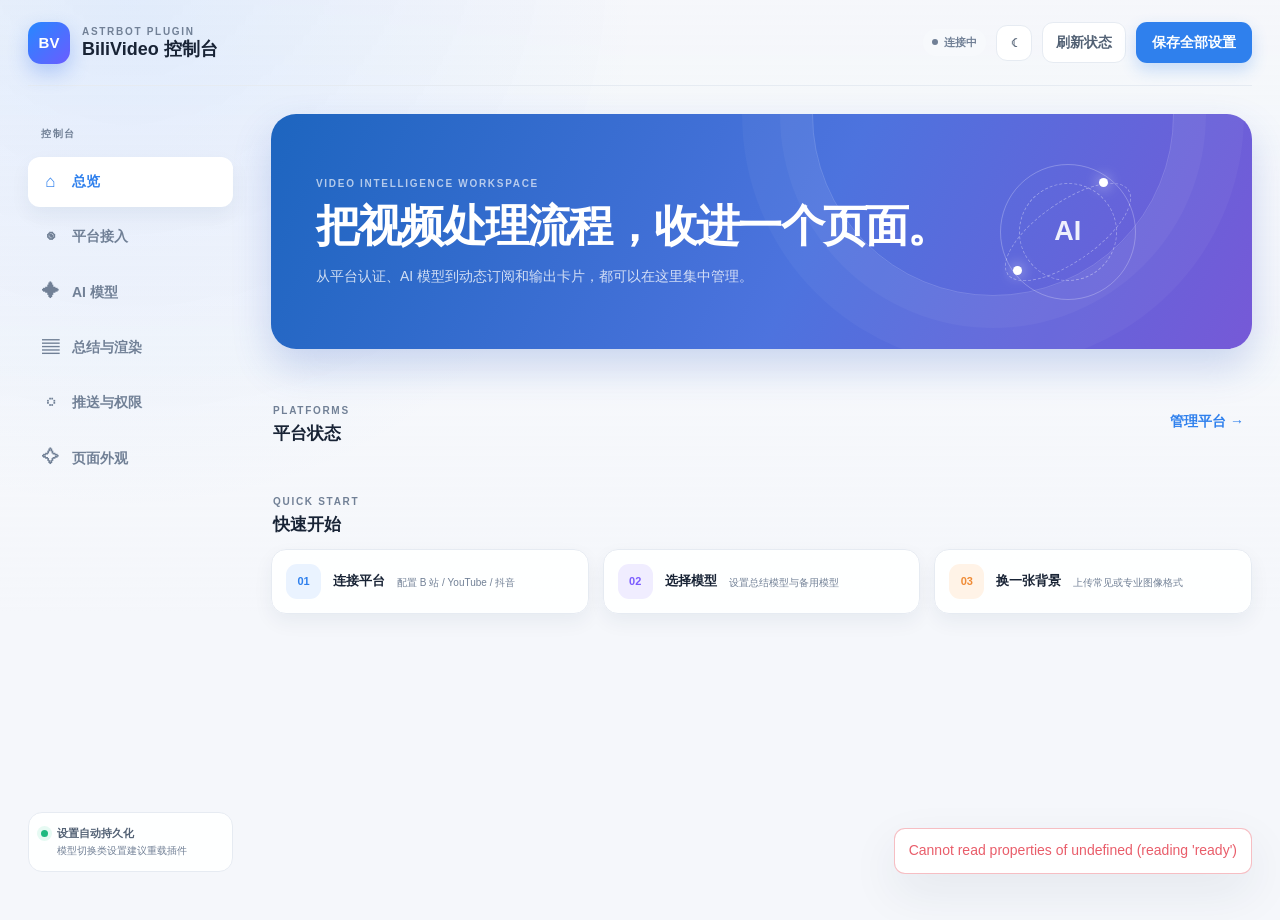
==== pages/dashboard/index.html @ 218d9008 "添加UI界面" ====
<!doctype html>
<html lang="zh-CN">
  <head>
    <meta charset="utf-8" />
    <meta name="viewport" content="width=device-width, initial-scale=1" />
    <title>BiliVideo 控制台</title>
    <link rel="stylesheet" href="./style.css" />
  </head>
  <body>
    <div id="page-background" class="page-background"></div>
    <div class="page-overlay"></div>
    <div class="app-shell">
      <header class="topbar">
        <div class="brand-block">
          <div class="brand-mark">BV</div>
          <div>
            <div class="eyebrow">ASTRBOT PLUGIN</div>
            <h1>BiliVideo 控制台</h1>
          </div>
        </div>
        <div class="topbar-actions">
          <span id="runtime-badge" class="status-pill neutral">连接中</span>
          <button id="theme-toggle" class="icon-button" type="button" title="切换主题">☾</button>
          <button id="refresh-button" class="secondary-button" type="button">刷新状态</button>
          <button id="save-button" class="primary-button" type="button">保存全部设置</button>
        </div>
      </header>

      <div class="workspace">
        <aside class="sidebar">
          <div class="sidebar-caption">控制台</div>
          <button class="nav-item active" data-target="overview" type="button"><span>⌂</span> 总览</button>
          <button class="nav-item" data-target="platforms" type="button"><span>◉</span> 平台接入</button>
          <button class="nav-item" data-target="ai" type="button"><span>✦</span> AI 模型</button>
          <button class="nav-item" data-target="summary" type="button"><span>▤</span> 总结与渲染</button>
          <button class="nav-item" data-target="delivery" type="button"><span>◌</span> 推送与权限</button>
          <button class="nav-item" data-target="appearance" type="button"><span>✧</span> 页面外观</button>
          <div class="sidebar-note">
            <span class="note-dot"></span>
            <div><strong>设置自动持久化</strong><br /><small>模型切换类设置建议重载插件</small></div>
          </div>
        </aside>

        <main class="content">
          <section class="view active" data-view="overview">
            <div class="hero-card">
              <div>
                <div class="eyebrow">VIDEO INTELLIGENCE WORKSPACE</div>
                <h2>把视频处理流程，收进一个页面。</h2>
                <p>从平台认证、AI 模型到动态订阅和输出卡片，都可以在这里集中管理。</p>
              </div>
              <div class="hero-orbit"><span>AI</span><i></i><b></b></div>
            </div>
            <div id="overview-metrics" class="metric-grid"></div>
            <div class="section-heading"><div><span class="section-kicker">PLATFORMS</span><h3>平台状态</h3></div><button class="text-button" data-jump="platforms" type="button">管理平台 →</button></div>
            <div id="overview-platforms" class="platform-grid compact"></div>
            <div class="section-heading"><div><span class="section-kicker">QUICK START</span><h3>快速开始</h3></div></div>
            <div class="quick-grid">
              <button class="quick-card" data-jump="platforms" type="button"><span class="quick-icon blue">01</span><strong>连接平台</strong><small>配置 B 站 / YouTube / 抖音</small></button>
              <button class="quick-card" data-jump="ai" type="button"><span class="quick-icon purple">02</span><strong>选择模型</strong><small>设置总结模型与备用模型</small></button>
              <button class="quick-card" data-jump="appearance" type="button"><span class="quick-icon orange">03</span><strong>换一张背景</strong><small>上传常见或专业图像格式</small></button>
            </div>
          </section>

          <section class="view" data-view="platforms">
            <div class="page-heading"><div><span class="section-kicker">PLATFORM HUB</span><h2>平台接入</h2><p>每个平台单独管理认证状态与平台能力。</p></div><span id="platform-summary" class="soft-badge">多平台未启用</span></div>
            <div id="platform-grid" class="platform-grid"></div>
          </section>

          <section class="view" data-view="ai">
            <div class="page-heading"><div><span class="section-kicker">MODEL ROUTING</span><h2>AI 模型</h2><p>视频总结、动态摘要和故障备用策略使用这里的配置。</p></div></div>
            <div class="form-card"><div class="card-title"><div><h3>主模型</h3><p>留空的密钥不会覆盖已有密钥。</p></div><span class="card-icon purple">✦</span></div><div id="ai-main-fields" class="form-grid"></div></div>
            <div class="form-card"><div class="card-title"><div><h3>动态摘要</h3><p>订阅推送中的图文动态可以单独指定模型。</p></div><span class="card-icon blue">◌</span></div><div id="ai-dynamic-fields" class="form-grid"></div></div>
          </section>

          <section class="view" data-view="summary">
            <div class="page-heading"><div><span class="section-kicker">OUTPUT PIPELINE</span><h2>总结与渲染</h2><p>控制字幕优先级、总结长度、卡片模板和图片输出。</p></div></div>
            <div class="form-card"><div class="card-title"><div><h3>视频总结</h3><p>适用于手动总结和自动识别。</p></div><span class="card-icon green">▤</span></div><div id="summary-fields" class="form-grid"></div></div>
            <div class="form-card"><div class="card-title"><div><h3>图片渲染</h3><p>输出图片设置会在下一次渲染任务中使用。</p></div><span class="card-icon orange">▧</span></div><div id="render-fields" class="form-grid"></div></div>
          </section>

          <section class="view" data-view="delivery">
            <div class="page-heading"><div><span class="section-kicker">AUTOMATION & ACCESS</span><h2>推送与权限</h2><p>把自动识别、动态订阅、搜索和访问范围放在同一个工作区。</p></div></div>
            <div class="form-card"><div class="card-title"><div><h3>通用运行</h3><p>轮询频率和处理保护。</p></div><span class="card-icon blue">◷</span></div><div id="general-fields" class="form-grid"></div></div>
            <div class="form-card"><div class="card-title"><div><h3>自动识别</h3><p>控制裸链接识别时展示哪些信息。</p></div><span class="card-icon green">⌁</span></div><div id="detect-fields" class="form-grid"></div></div>
            <div class="form-card"><div class="card-title"><div><h3>订阅推送</h3><p>UP 主动态轮询和推送格式。</p></div><span class="card-icon orange">◉</span></div><div id="subscription-fields" class="form-grid"></div></div>
            <div class="form-card"><div class="card-title"><div><h3>消息推送格式</h3><p>合并转发消息中显示的机器人信息。</p></div><span class="card-icon purple">▣</span></div><div id="message-fields" class="form-grid"></div></div>
            <div class="form-card"><div class="card-title"><div><h3>访问与搜索</h3><p>名单为空时按访问模式处理。</p></div><span class="card-icon purple">⌕</span></div><div id="access-search-fields" class="form-grid"></div></div>
          </section>

          <section class="view" data-view="appearance">
            <div class="page-heading"><div><span class="section-kicker">PAGE PERSONALIZATION</span><h2>页面外观</h2><p>自定义插件页面背景，上传后立即预览。</p></div></div>
            <div class="appearance-card">
              <div class="appearance-preview"><div id="preview-label">默认背景</div><span>实时预览</span></div>
              <div class="appearance-controls">
                <div class="card-title"><div><h3>自定义背景图</h3><p>支持 PNG、JPG、GIF、WebP、AVIF、SVG、BMP、TIFF、ICO、JPEG2000 等；不稳定的格式会自动转为 PNG。</p></div><span class="card-icon orange">✧</span></div>
                <div class="upload-row"><label class="upload-box" for="background-file"><span class="upload-symbol">＋</span><strong>选择图片</strong><small>最大 20 MB · 可拖拽上传</small><input id="background-file" type="file" accept="image/*,.svg,.avif,.heic,.heif,.tif,.tiff,.jp2,.j2k,.ico" /></label><div id="background-info" class="upload-info">尚未设置自定义背景</div></div>
                <div class="appearance-actions"><button id="reset-background" class="secondary-button" type="button">恢复默认背景</button><span class="hint">SVG 会移除脚本和外部资源引用</span></div>
              </div>
            </div>
            <div class="form-card"><div class="card-title"><div><h3>页面行为</h3><p>这些选项只影响当前插件页面的展示方式。</p></div><span class="card-icon blue">☼</span></div><div class="appearance-options"><label class="toggle-line"><input id="remember-scroll" type="checkbox" checked /><span class="toggle-ui"></span><span><strong>记住当前页面</strong><small>在本次打开期间保留导航位置</small></span></label><label class="toggle-line"><input id="compact-mode" type="checkbox" /><span class="toggle-ui"></span><span><strong>紧凑模式</strong><small>减少卡片间距，适合小屏幕</small></span></label></div></div>
          </section>

          <div id="toast" class="toast" role="status"></div>
        </main>
      </div>
    </div>
    <script type="module" src="./app.js"></script>
  </body>
</html>
---- pages/dashboard/style.css ----
:root {
  --bg: #f5f7fb;
  --surface: rgba(255, 255, 255, 0.9);
  --surface-solid: #ffffff;
  --surface-soft: #f7f9fc;
  --line: #e6ebf2;
  --text: #182335;
  --muted: #718096;
  --muted-strong: #526174;
  --blue: #2f80ed;
  --blue-soft: #eaf3ff;
  --purple: #7c5cff;
  --purple-soft: #f0edff;
  --orange: #ef8b36;
  --orange-soft: #fff3e7;
  --green: #1eb980;
  --green-soft: #e6faf3;
  --danger: #e95d6a;
  --shadow: 0 18px 48px rgba(25, 46, 78, 0.08);
  --shadow-small: 0 8px 20px rgba(25, 46, 78, 0.06);
  --radius: 20px;
}

[data-theme="dark"] {
  --bg: #111721;
  --surface: rgba(27, 35, 48, 0.92);
  --surface-solid: #1b2330;
  --surface-soft: #202a39;
  --line: #2c3748;
  --text: #edf3fb;
  --muted: #9aa8ba;
  --muted-strong: #c6d1de;
  --blue-soft: #172e4a;
  --purple-soft: #282346;
  --orange-soft: #3b2a1d;
  --green-soft: #153c32;
  --shadow: 0 18px 48px rgba(0, 0, 0, 0.22);
  --shadow-small: 0 8px 20px rgba(0, 0, 0, 0.16);
}

* { box-sizing: border-box; }
html, body { min-height: 100%; margin: 0; }
body {
  background: var(--bg);
  color: var(--text);
  font-family: Inter, ui-sans-serif, -apple-system, BlinkMacSystemFont, "Segoe UI", "Microsoft YaHei", sans-serif;
  font-size: 14px;
  line-height: 1.55;
  transition: background 0.25s ease, color 0.25s ease;
}
button, input, select, textarea { font: inherit; }
button { cursor: pointer; }
.page-background, .page-overlay { position: fixed; inset: 0; pointer-events: none; }
.page-background { z-index: -3; background-position: center; background-size: cover; background-repeat: no-repeat; opacity: 0; transition: opacity 0.35s ease; }
.page-background.active { opacity: 0.25; }
.page-overlay { z-index: -2; background: radial-gradient(circle at 10% 0%, rgba(76, 145, 255, 0.12), transparent 35%), linear-gradient(180deg, rgba(245, 247, 251, 0.76), var(--bg) 68%); }
[data-theme="dark"] .page-overlay { background: radial-gradient(circle at 10% 0%, rgba(76, 145, 255, 0.13), transparent 35%), linear-gradient(180deg, rgba(17, 23, 33, 0.78), var(--bg) 68%); }
.app-shell { width: min(1480px, 100%); min-height: 100vh; margin: 0 auto; padding: 0 28px 36px; }
.topbar { min-height: 86px; display: flex; align-items: center; justify-content: space-between; gap: 20px; border-bottom: 1px solid var(--line); }
.brand-block, .topbar-actions, .page-heading, .section-heading, .card-title, .upload-row, .appearance-actions { display: flex; align-items: center; }
.brand-block { gap: 12px; }
.brand-mark { width: 42px; height: 42px; display: grid; place-items: center; border-radius: 13px; background: linear-gradient(135deg, #2688ff, #6b5cff); color: #fff; font-size: 15px; font-weight: 800; box-shadow: 0 9px 20px rgba(55, 115, 239, 0.3); }
.eyebrow, .section-kicker, .sidebar-caption { color: var(--muted); font-size: 10px; font-weight: 800; letter-spacing: 0.17em; text-transform: uppercase; }
h1, h2, h3, p { margin: 0; }
h1 { font-size: 18px; line-height: 1.2; }
h2 { font-size: clamp(25px, 3vw, 34px); letter-spacing: -0.04em; line-height: 1.12; }
h3 { font-size: 17px; line-height: 1.25; }
.topbar-actions { gap: 10px; }
.primary-button, .secondary-button, .icon-button, .text-button { border: 0; transition: transform 0.18s ease, box-shadow 0.18s ease, background 0.18s ease; }
.primary-button:hover, .secondary-button:hover, .icon-button:hover, .quick-card:hover { transform: translateY(-1px); }
.primary-button { padding: 10px 16px; border-radius: 11px; background: var(--blue); color: white; font-weight: 700; box-shadow: 0 7px 16px rgba(47, 128, 237, 0.24); }
.secondary-button { padding: 9px 13px; border: 1px solid var(--line); border-radius: 11px; background: var(--surface-solid); color: var(--muted-strong); font-weight: 650; }
.icon-button { width: 36px; height: 36px; border: 1px solid var(--line); border-radius: 11px; background: var(--surface-solid); color: var(--muted-strong); }
.text-button { background: none; color: var(--blue); font-weight: 700; }
.status-pill, .soft-badge { display: inline-flex; align-items: center; gap: 6px; padding: 5px 9px; border-radius: 99px; font-size: 11px; font-weight: 750; white-space: nowrap; }
.status-pill::before { content: ""; width: 6px; height: 6px; border-radius: 50%; background: currentColor; }
.status-pill.success { color: var(--green); background: var(--green-soft); }
.status-pill.warning { color: var(--orange); background: var(--orange-soft); }
.status-pill.neutral, .soft-badge { color: var(--muted); background: var(--surface-soft); }
.workspace { display: grid; grid-template-columns: 205px minmax(0, 1fr); gap: 38px; padding-top: 28px; }
.sidebar { position: sticky; top: 20px; align-self: start; min-height: calc(100vh - 130px); padding: 12px 0; display: flex; flex-direction: column; gap: 5px; }
.sidebar-caption { padding: 0 13px 10px; }
.nav-item { width: 100%; display: flex; align-items: center; gap: 12px; padding: 12px 13px; border: 0; border-radius: 12px; background: transparent; color: var(--muted); text-align: left; font-weight: 650; }
.nav-item span { width: 19px; color: currentColor; font-size: 17px; text-align: center; }
.nav-item:hover { background: var(--surface-soft); color: var(--text); }
.nav-item.active { background: var(--surface-solid); color: var(--blue); box-shadow: var(--shadow-small); }
.sidebar-note { margin-top: auto; display: flex; gap: 9px; padding: 12px; border: 1px solid var(--line); border-radius: 14px; background: var(--surface); color: var(--muted-strong); font-size: 11px; }
.sidebar-note small { color: var(--muted); font-size: 10px; }
.note-dot { width: 7px; height: 7px; flex: 0 0 auto; margin-top: 5px; border-radius: 50%; background: var(--green); box-shadow: 0 0 0 4px var(--green-soft); }
.content { min-width: 0; }
.view { display: none; animation: fade-in 0.22s ease; }
.view.active { display: block; }
@keyframes fade-in { from { opacity: 0; transform: translateY(5px); } to { opacity: 1; transform: translateY(0); } }
.hero-card { min-height: 235px; position: relative; overflow: hidden; display: flex; align-items: center; justify-content: space-between; padding: 38px 45px; border-radius: 25px; background: linear-gradient(115deg, #1d65bf, #4d73de 55%, #7659d7); color: #fff; box-shadow: 0 18px 38px rgba(48, 91, 195, 0.22); }
.hero-card::after { content: ""; position: absolute; width: 360px; height: 360px; right: 8%; top: -180px; border: 1px solid rgba(255,255,255,0.17); border-radius: 50%; box-shadow: 0 0 0 32px rgba(255,255,255,0.04), 0 0 0 70px rgba(255,255,255,0.035); }
.hero-card .eyebrow { color: rgba(255,255,255,0.65); }
.hero-card h2 { max-width: 650px; margin-top: 10px; font-size: clamp(27px, 4vw, 44px); }
.hero-card p { max-width: 580px; margin-top: 15px; color: rgba(255,255,255,0.78); font-size: 14px; }
.hero-orbit { width: 136px; height: 136px; position: relative; z-index: 1; display: grid; place-items: center; margin-right: 8%; border: 1px solid rgba(255,255,255,0.25); border-radius: 50%; color: rgba(255,255,255,0.9); font-size: 27px; font-weight: 800; }
.hero-orbit::before, .hero-orbit::after { content: ""; position: absolute; inset: 18px; border: 1px dashed rgba(255,255,255,0.34); border-radius: 50%; transform: rotate(55deg); }
.hero-orbit::after { inset: 37px -7px; transform: rotate(-35deg); }
.hero-orbit i, .hero-orbit b { position: absolute; width: 9px; height: 9px; border-radius: 50%; background: #fff; box-shadow: 0 0 14px rgba(255,255,255,0.8); }
.hero-orbit i { top: 13px; right: 27px; }.hero-orbit b { bottom: 24px; left: 12px; }
.metric-grid { display: grid; grid-template-columns: repeat(4, minmax(0, 1fr)); gap: 14px; margin-top: 18px; }
.metric-card, .form-card, .platform-card, .appearance-card, .quick-card { border: 1px solid var(--line); background: var(--surface); box-shadow: var(--shadow-small); }
.metric-card { min-height: 112px; padding: 17px; border-radius: 16px; }
.metric-label { color: var(--muted); font-size: 11px; font-weight: 650; }.metric-value { margin-top: 7px; font-size: 26px; font-weight: 800; letter-spacing: -0.04em; }.metric-meta { margin-top: 2px; color: var(--muted); font-size: 11px; }
.section-heading { justify-content: space-between; margin: 32px 2px 14px; }.section-heading h3 { margin-top: 2px; }.page-heading { justify-content: space-between; gap: 18px; margin-bottom: 22px; }.page-heading p { margin-top: 9px; color: var(--muted); }
.platform-grid { display: grid; grid-template-columns: repeat(3, minmax(0, 1fr)); gap: 15px; }.platform-grid.compact { grid-template-columns: repeat(3, minmax(0, 1fr)); }
.platform-card { min-width: 0; padding: 19px; border-radius: 17px; }.platform-card.compact-card { padding: 15px; }.platform-card-head { display: flex; align-items: flex-start; justify-content: space-between; gap: 10px; }.platform-brand { display: flex; align-items: center; gap: 10px; }.platform-logo { width: 38px; height: 38px; display: grid; place-items: center; border-radius: 12px; color: #fff; font-size: 14px; font-weight: 850; }.platform-logo.bili { background: #00aeec; }.platform-logo.youtube { background: #f04444; }.platform-logo.douyin { background: #1b2029; }.platform-card h3 { font-size: 15px; }.platform-card p { margin-top: 4px; color: var(--muted); font-size: 11px; }.platform-description { min-height: 39px; margin: 16px 0 14px !important; }.platform-actions { display: flex; gap: 7px; margin-top: 14px; }.platform-actions .secondary-button { flex: 1; }.platform-card .field { margin-top: 13px; }
.quick-grid { display: grid; grid-template-columns: repeat(3, minmax(0, 1fr)); gap: 14px; }.quick-card { display: flex; align-items: center; gap: 12px; padding: 14px; border-radius: 15px; color: var(--text); text-align: left; }.quick-card strong { display: block; font-size: 13px; }.quick-card small { display: block; margin-top: 3px; color: var(--muted); font-size: 10px; }.quick-icon, .card-icon { display: grid; place-items: center; flex: 0 0 auto; border-radius: 11px; font-weight: 850; }.quick-icon { width: 35px; height: 35px; font-size: 11px; }.quick-icon.blue, .card-icon.blue { background: var(--blue-soft); color: var(--blue); }.quick-icon.purple, .card-icon.purple { background: var(--purple-soft); color: var(--purple); }.quick-icon.orange, .card-icon.orange { background: var(--orange-soft); color: var(--orange); }.card-icon.green { background: var(--green-soft); color: var(--green); }.card-icon { width: 38px; height: 38px; font-size: 17px; }
.form-card { padding: 21px; margin-bottom: 16px; border-radius: var(--radius); }.card-title { justify-content: space-between; gap: 14px; margin-bottom: 18px; }.card-title p { margin-top: 4px; color: var(--muted); font-size: 11px; }
.form-grid { display: grid; grid-template-columns: repeat(2, minmax(0, 1fr)); gap: 15px; }.field { min-width: 0; display: flex; flex-direction: column; gap: 6px; }.field.wide { grid-column: 1 / -1; }.field-label { display: flex; justify-content: space-between; gap: 8px; color: var(--muted-strong); font-size: 12px; font-weight: 700; }.field-hint { color: var(--muted); font-size: 10px; font-weight: 500; }.field input:not([type="checkbox"]), .field select, .field textarea { width: 100%; border: 1px solid var(--line); border-radius: 10px; outline: none; background: var(--surface-solid); color: var(--text); transition: border-color 0.18s ease, box-shadow 0.18s ease; }.field input:not([type="checkbox"]), .field select { height: 39px; padding: 0 11px; }.field textarea { min-height: 95px; padding: 10px 11px; resize: vertical; }.field input:focus, .field select:focus, .field textarea:focus { border-color: var(--blue); box-shadow: 0 0 0 3px rgba(47,128,237,0.1); }.switch-field { min-height: 39px; display: flex; align-items: center; justify-content: space-between; padding: 0 11px; border: 1px solid var(--line); border-radius: 10px; background: var(--surface-solid); }.switch { position: relative; width: 38px; height: 22px; }.switch input { opacity: 0; width: 0; height: 0; }.switch-ui { position: absolute; inset: 0; border-radius: 99px; background: #d9e0ea; transition: background 0.18s ease; }.switch-ui::before { content: ""; position: absolute; width: 16px; height: 16px; left: 3px; top: 3px; border-radius: 50%; background: white; box-shadow: 0 2px 5px rgba(0,0,0,0.16); transition: transform 0.18s ease; }.switch input:checked + .switch-ui { background: var(--blue); }.switch input:checked + .switch-ui::before { transform: translateX(16px); }
.cookie-note { padding: 10px 11px; border-radius: 10px; background: var(--surface-soft); color: var(--muted); font-size: 11px; }.cookie-note strong { color: var(--muted-strong); }.cookie-grid { display: grid; grid-template-columns: repeat(2, minmax(0, 1fr)); gap: 9px; }.cookie-grid input { width: 100%; height: 36px; padding: 0 9px; border: 1px solid var(--line); border-radius: 9px; background: var(--surface-solid); color: var(--text); outline: none; }.cookie-grid input:focus, .cookie-textarea:focus { border-color: var(--blue); }.cookie-textarea { width: 100%; min-height: 108px; padding: 10px; border: 1px solid var(--line); border-radius: 10px; background: var(--surface-solid); color: var(--text); outline: none; resize: vertical; font-family: ui-monospace, SFMono-Regular, Consolas, monospace; font-size: 11px; }.cookie-title { margin: 16px 0 8px; color: var(--muted-strong); font-size: 11px; font-weight: 700; }
.appearance-card { display: grid; grid-template-columns: 0.95fr 1.05fr; gap: 22px; padding: 21px; border-radius: var(--radius); }.appearance-preview { min-height: 300px; position: relative; overflow: hidden; display: flex; flex-direction: column; justify-content: flex-end; padding: 22px; border-radius: 16px; background: linear-gradient(135deg, #1c67c9, #725bdd); color: #fff; }.appearance-preview::before { content: ""; position: absolute; width: 230px; height: 230px; top: -70px; right: -40px; border: 1px solid rgba(255,255,255,0.28); border-radius: 50%; box-shadow: 0 0 0 30px rgba(255,255,255,0.07), 0 0 0 70px rgba(255,255,255,0.04); }.appearance-preview::after { content: ""; position: absolute; inset: 0; background: linear-gradient(180deg, transparent 25%, rgba(4, 20, 46, 0.48)); }.appearance-preview > * { position: relative; z-index: 1; }.appearance-preview div { font-size: 21px; font-weight: 800; }.appearance-preview span { margin-top: 5px; color: rgba(255,255,255,0.7); font-size: 11px; }.appearance-controls { min-width: 0; }.upload-row { align-items: stretch; gap: 12px; }.upload-box { min-width: 180px; display: flex; flex-direction: column; align-items: center; justify-content: center; padding: 20px 14px; border: 1px dashed #9eb8db; border-radius: 13px; background: var(--blue-soft); color: var(--blue); text-align: center; cursor: pointer; }.upload-box input { display: none; }.upload-symbol { font-size: 27px; line-height: 1; }.upload-box strong { margin-top: 6px; font-size: 12px; }.upload-box small { margin-top: 3px; color: var(--muted); font-size: 10px; }.upload-info { flex: 1; display: flex; align-items: center; padding: 13px; border: 1px solid var(--line); border-radius: 13px; background: var(--surface-soft); color: var(--muted); font-size: 11px; }.appearance-actions { gap: 12px; margin-top: 16px; }.hint { color: var(--muted); font-size: 10px; }.appearance-options { display: grid; grid-template-columns: repeat(2, minmax(0, 1fr)); gap: 12px; }.toggle-line { display: flex; align-items: center; gap: 9px; padding: 12px; border: 1px solid var(--line); border-radius: 11px; background: var(--surface-soft); cursor: pointer; }.toggle-line input { display: none; }.toggle-ui { width: 34px; height: 20px; position: relative; flex: 0 0 auto; border-radius: 99px; background: #d9e0ea; }.toggle-ui::before { content: ""; position: absolute; width: 14px; height: 14px; top: 3px; left: 3px; border-radius: 50%; background: white; transition: transform 0.18s ease; }.toggle-line input:checked + .toggle-ui { background: var(--blue); }.toggle-line input:checked + .toggle-ui::before { transform: translateX(14px); }.toggle-line strong, .toggle-line small { display: block; }.toggle-line strong { font-size: 12px; }.toggle-line small { margin-top: 2px; color: var(--muted); font-size: 10px; }
.toast { position: fixed; z-index: 10; right: 28px; bottom: 26px; max-width: 360px; padding: 11px 14px; border: 1px solid var(--line); border-radius: 11px; background: var(--surface-solid); color: var(--text); box-shadow: var(--shadow); opacity: 0; pointer-events: none; transform: translateY(10px); transition: opacity 0.2s ease, transform 0.2s ease; }.toast.show { opacity: 1; transform: translateY(0); }.toast.error { border-color: rgba(233,93,106,0.4); color: var(--danger); }
.compact .platform-card { min-height: 108px; }.compact .platform-description, .compact .platform-actions { display: none; }.compact .platform-card-head { align-items: center; }
body.compact-mode .form-card { padding: 16px; } body.compact-mode .workspace { gap: 25px; } body.compact-mode .form-grid { gap: 10px; }
@media (max-width: 1100px) { .workspace { grid-template-columns: 170px minmax(0, 1fr); gap: 24px; }.platform-grid, .platform-grid.compact { grid-template-columns: repeat(3, minmax(0, 1fr)); }.appearance-card { grid-template-columns: 1fr; } }
@media (max-width: 820px) { .app-shell { padding: 0 15px 25px; }.topbar { align-items: flex-start; flex-direction: column; padding: 18px 0; }.topbar-actions { width: 100%; flex-wrap: wrap; }.topbar-actions .primary-button { margin-left: auto; }.workspace { display: block; padding-top: 15px; }.sidebar { position: static; min-height: auto; display: grid; grid-template-columns: repeat(3, 1fr); gap: 6px; padding: 0 0 18px; }.sidebar-caption, .sidebar-note { display: none; }.nav-item { justify-content: center; padding: 9px 5px; font-size: 11px; }.nav-item span { display: none; }.hero-card { min-height: 210px; padding: 28px 24px; }.hero-orbit { position: absolute; right: -20px; opacity: 0.45; }.metric-grid { grid-template-columns: repeat(2, minmax(0, 1fr)); }.platform-grid, .platform-grid.compact, .quick-grid { grid-template-columns: 1fr; }.form-grid { grid-template-columns: 1fr; }.field.wide { grid-column: auto; }.appearance-options { grid-template-columns: 1fr; } }
@media (max-width: 520px) { .primary-button, .secondary-button { padding: 8px 10px; font-size: 11px; }.topbar-actions .icon-button { display: none; }.hero-card h2 { font-size: 28px; }.metric-value { font-size: 23px; }.appearance-preview { min-height: 220px; }.upload-row { align-items: stretch; flex-direction: column; }.upload-box { min-height: 110px; }.cookie-grid { grid-template-columns: 1fr; } }
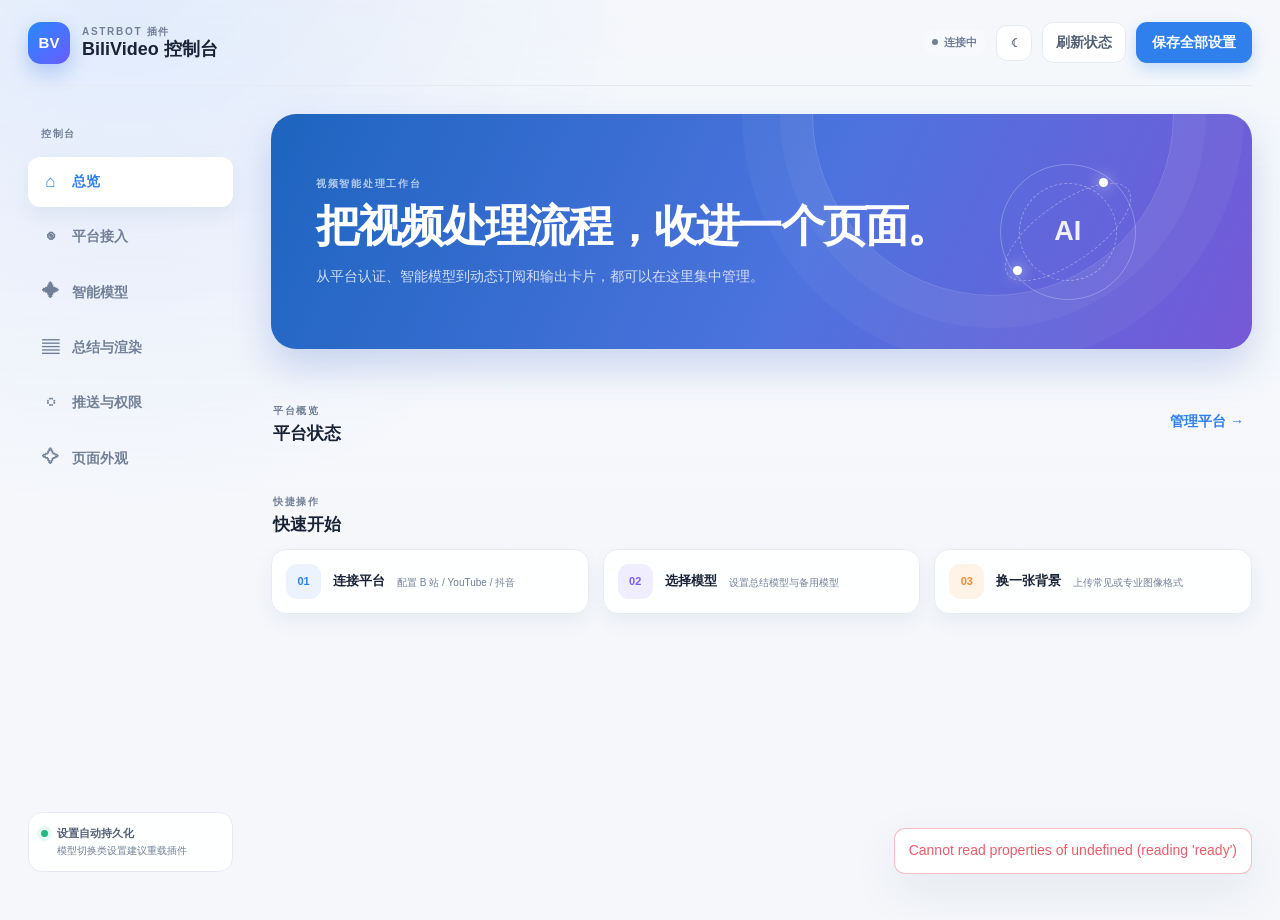
==== commit e1ebbe5b: "feat: v2.4.25 localize configuration options and dashboard in Chinese" ====
--- a/pages/dashboard/index.html
+++ b/pages/dashboard/index.html
@@ -14,7 +14,7 @@
         <div class="brand-block">
           <div class="brand-mark">BV</div>
           <div>
-            <div class="eyebrow">ASTRBOT PLUGIN</div>
+            <div class="eyebrow">AstrBot 插件</div>
             <h1>BiliVideo 控制台</h1>
           </div>
         </div>
@@ -31,7 +31,7 @@
           <div class="sidebar-caption">控制台</div>
           <button class="nav-item active" data-target="overview" type="button"><span>⌂</span> 总览</button>
           <button class="nav-item" data-target="platforms" type="button"><span>◉</span> 平台接入</button>
-          <button class="nav-item" data-target="ai" type="button"><span>✦</span> AI 模型</button>
+          <button class="nav-item" data-target="ai" type="button"><span>✦</span> 智能模型</button>
           <button class="nav-item" data-target="summary" type="button"><span>▤</span> 总结与渲染</button>
           <button class="nav-item" data-target="delivery" type="button"><span>◌</span> 推送与权限</button>
           <button class="nav-item" data-target="appearance" type="button"><span>✧</span> 页面外观</button>
@@ -45,16 +45,16 @@
           <section class="view active" data-view="overview">
             <div class="hero-card">
               <div>
-                <div class="eyebrow">VIDEO INTELLIGENCE WORKSPACE</div>
+                <div class="eyebrow">视频智能处理工作台</div>
                 <h2>把视频处理流程，收进一个页面。</h2>
-                <p>从平台认证、AI 模型到动态订阅和输出卡片，都可以在这里集中管理。</p>
+                <p>从平台认证、智能模型到动态订阅和输出卡片，都可以在这里集中管理。</p>
               </div>
               <div class="hero-orbit"><span>AI</span><i></i><b></b></div>
             </div>
             <div id="overview-metrics" class="metric-grid"></div>
-            <div class="section-heading"><div><span class="section-kicker">PLATFORMS</span><h3>平台状态</h3></div><button class="text-button" data-jump="platforms" type="button">管理平台 →</button></div>
+            <div class="section-heading"><div><span class="section-kicker">平台概览</span><h3>平台状态</h3></div><button class="text-button" data-jump="platforms" type="button">管理平台 →</button></div>
             <div id="overview-platforms" class="platform-grid compact"></div>
-            <div class="section-heading"><div><span class="section-kicker">QUICK START</span><h3>快速开始</h3></div></div>
+            <div class="section-heading"><div><span class="section-kicker">快捷操作</span><h3>快速开始</h3></div></div>
             <div class="quick-grid">
               <button class="quick-card" data-jump="platforms" type="button"><span class="quick-icon blue">01</span><strong>连接平台</strong><small>配置 B 站 / YouTube / 抖音</small></button>
               <button class="quick-card" data-jump="ai" type="button"><span class="quick-icon purple">02</span><strong>选择模型</strong><small>设置总结模型与备用模型</small></button>
@@ -63,38 +63,38 @@
           </section>
 
           <section class="view" data-view="platforms">
-            <div class="page-heading"><div><span class="section-kicker">PLATFORM HUB</span><h2>平台接入</h2><p>每个平台单独管理认证状态与平台能力。</p></div><span id="platform-summary" class="soft-badge">多平台未启用</span></div>
+            <div class="page-heading"><div><span class="section-kicker">平台管理</span><h2>平台接入</h2><p>每个平台单独管理认证状态与平台能力。</p></div><span id="platform-summary" class="soft-badge">多平台未启用</span></div>
             <div id="platform-grid" class="platform-grid"></div>
           </section>
 
           <section class="view" data-view="ai">
-            <div class="page-heading"><div><span class="section-kicker">MODEL ROUTING</span><h2>AI 模型</h2><p>视频总结、动态摘要和故障备用策略使用这里的配置。</p></div></div>
+            <div class="page-heading"><div><span class="section-kicker">模型配置</span><h2>智能模型</h2><p>视频总结、动态摘要和故障备用策略使用这里的配置。</p></div></div>
             <div class="form-card"><div class="card-title"><div><h3>主模型</h3><p>留空的密钥不会覆盖已有密钥。</p></div><span class="card-icon purple">✦</span></div><div id="ai-main-fields" class="form-grid"></div></div>
             <div class="form-card"><div class="card-title"><div><h3>动态摘要</h3><p>订阅推送中的图文动态可以单独指定模型。</p></div><span class="card-icon blue">◌</span></div><div id="ai-dynamic-fields" class="form-grid"></div></div>
           </section>
 
           <section class="view" data-view="summary">
-            <div class="page-heading"><div><span class="section-kicker">OUTPUT PIPELINE</span><h2>总结与渲染</h2><p>控制字幕优先级、总结长度、卡片模板和图片输出。</p></div></div>
+            <div class="page-heading"><div><span class="section-kicker">内容输出</span><h2>总结与渲染</h2><p>控制字幕优先级、总结长度、卡片模板和图片输出。</p></div></div>
             <div class="form-card"><div class="card-title"><div><h3>视频总结</h3><p>适用于手动总结和自动识别。</p></div><span class="card-icon green">▤</span></div><div id="summary-fields" class="form-grid"></div></div>
             <div class="form-card"><div class="card-title"><div><h3>图片渲染</h3><p>输出图片设置会在下一次渲染任务中使用。</p></div><span class="card-icon orange">▧</span></div><div id="render-fields" class="form-grid"></div></div>
           </section>
 
           <section class="view" data-view="delivery">
-            <div class="page-heading"><div><span class="section-kicker">AUTOMATION & ACCESS</span><h2>推送与权限</h2><p>把自动识别、动态订阅、搜索和访问范围放在同一个工作区。</p></div></div>
+            <div class="page-heading"><div><span class="section-kicker">自动推送与访问控制</span><h2>推送与权限</h2><p>把自动识别、动态订阅、搜索和访问范围放在同一个工作区。</p></div></div>
             <div class="form-card"><div class="card-title"><div><h3>通用运行</h3><p>轮询频率和处理保护。</p></div><span class="card-icon blue">◷</span></div><div id="general-fields" class="form-grid"></div></div>
             <div class="form-card"><div class="card-title"><div><h3>自动识别</h3><p>控制裸链接识别时展示哪些信息。</p></div><span class="card-icon green">⌁</span></div><div id="detect-fields" class="form-grid"></div></div>
-            <div class="form-card"><div class="card-title"><div><h3>订阅推送</h3><p>UP 主动态轮询和推送格式。</p></div><span class="card-icon orange">◉</span></div><div id="subscription-fields" class="form-grid"></div></div>
+            <div class="form-card"><div class="card-title"><div><h3>订阅推送</h3><p>投稿者动态轮询和推送格式。</p></div><span class="card-icon orange">◉</span></div><div id="subscription-fields" class="form-grid"></div></div>
             <div class="form-card"><div class="card-title"><div><h3>消息推送格式</h3><p>合并转发消息中显示的机器人信息。</p></div><span class="card-icon purple">▣</span></div><div id="message-fields" class="form-grid"></div></div>
             <div class="form-card"><div class="card-title"><div><h3>访问与搜索</h3><p>名单为空时按访问模式处理。</p></div><span class="card-icon purple">⌕</span></div><div id="access-search-fields" class="form-grid"></div></div>
           </section>
 
           <section class="view" data-view="appearance">
-            <div class="page-heading"><div><span class="section-kicker">PAGE PERSONALIZATION</span><h2>页面外观</h2><p>自定义插件页面背景，上传后立即预览。</p></div></div>
+            <div class="page-heading"><div><span class="section-kicker">个性化设置</span><h2>页面外观</h2><p>自定义插件页面背景，上传后立即预览。</p></div></div>
             <div class="appearance-card">
               <div class="appearance-preview"><div id="preview-label">默认背景</div><span>实时预览</span></div>
               <div class="appearance-controls">
                 <div class="card-title"><div><h3>自定义背景图</h3><p>支持 PNG、JPG、GIF、WebP、AVIF、SVG、BMP、TIFF、ICO、JPEG2000 等；不稳定的格式会自动转为 PNG。</p></div><span class="card-icon orange">✧</span></div>
-                <div class="upload-row"><label class="upload-box" for="background-file"><span class="upload-symbol">＋</span><strong>选择图片</strong><small>最大 20 MB · 可拖拽上传</small><input id="background-file" type="file" accept="image/*,.svg,.avif,.heic,.heif,.tif,.tiff,.jp2,.j2k,.ico" /></label><div id="background-info" class="upload-info">尚未设置自定义背景</div></div>
+                <div class="upload-row"><label class="upload-box" for="background-file"><span class="upload-symbol">＋</span><strong>选择图片</strong><small>最大 20 兆字节 · 可拖拽上传</small><input id="background-file" type="file" accept="image/*,.svg,.avif,.heic,.heif,.tif,.tiff,.jp2,.j2k,.ico" /></label><div id="background-info" class="upload-info">尚未设置自定义背景</div></div>
                 <div class="appearance-actions"><button id="reset-background" class="secondary-button" type="button">恢复默认背景</button><span class="hint">SVG 会移除脚本和外部资源引用</span></div>
               </div>
             </div>
--- a/pages/dashboard/style.css
+++ b/pages/dashboard/style.css
@@ -1,3 +1,4 @@
+.field select[multiple] { height: auto; min-height: 140px; }
 :root {
   --bg: #f5f7fb;
   --surface: rgba(255, 255, 255, 0.9);
